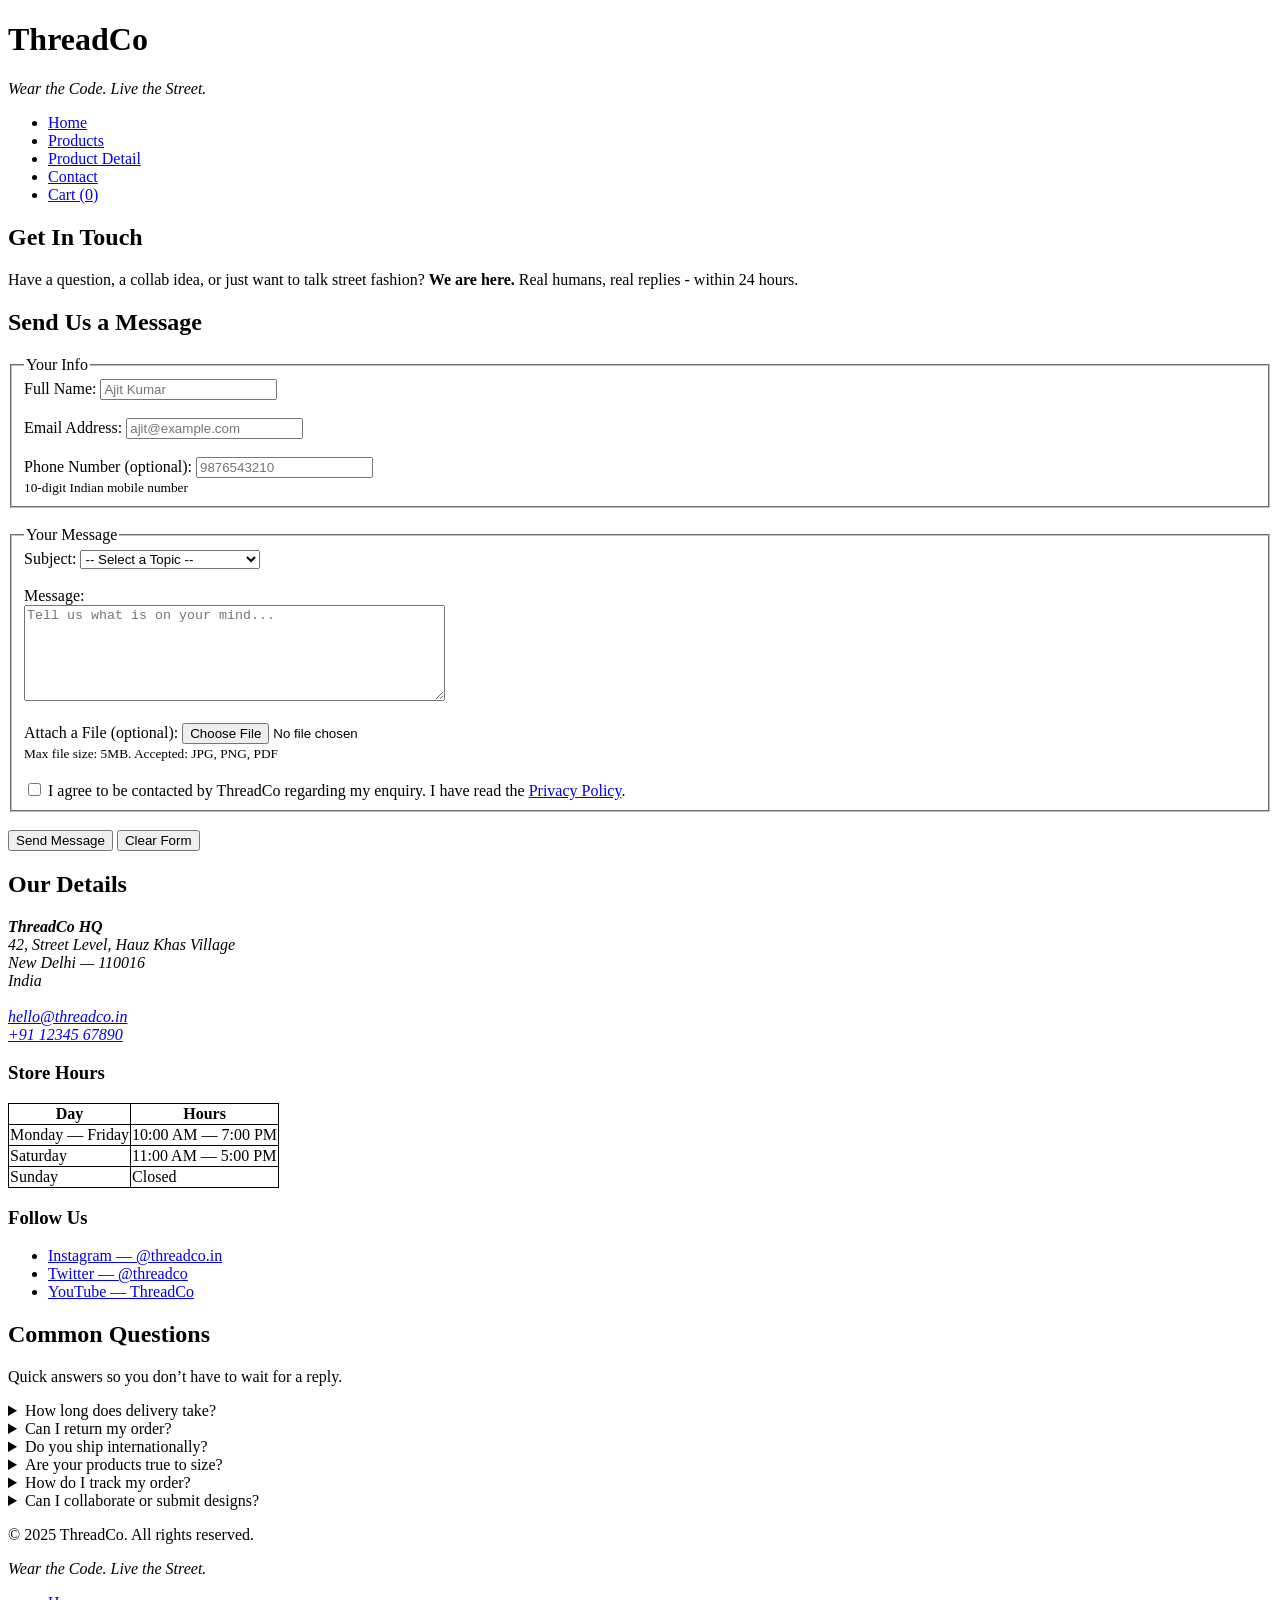
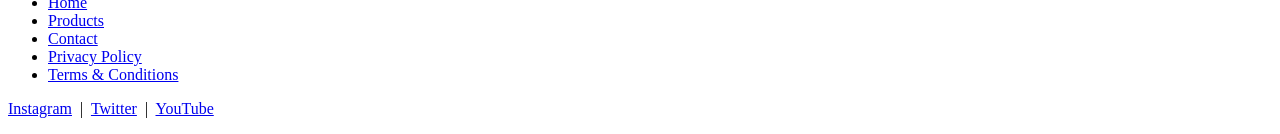
==== contact.html @ 2d30e340 "HTML - ThreadCo" ====
<!DOCTYPE html>
<html lang="en">

<head>
    <meta charset="UTF-8">
    <meta name="viewport" content="width=device-width, initial-scale=1.0">
    <title>Contact - ThreadCo</title>
    <style>
        table,
        tr,
        td,
        th {
            border: 1px solid black;
            border-collapse: collapse;
        }
    </style>
</head>

<body>
    <header>
        <h1>ThreadCo</h1>
        <p><em>Wear the Code. Live the Street.</em></p>
        <nav>
            <ul>
                <li><a href="index.html">Home</a></li>
                <li><a href="products.html">Products</a></li>
                <li><a href="product.html">Product Detail</a></li>
                <li><a href="contact.html">Contact</a></li>
                <li><a href="#">Cart (0)</a></li>
            </ul>
        </nav>
    </header>

    <main>
        <section>
            <h2>Get In Touch</h2>
            <p>Have a question, a collab idea, or just want to talk street fashion? <strong>We are here.</strong> Real
                humans, real replies - within 24 hours.</p>
        </section>


        <section>
            <h2>Send Us a Message</h2>

            <form action="">

                <fieldset>
                    <legend>Your Info</legend>

                    <label for="fullname">Full Name:</label>
                    <input type="text" id="fullname" name="fullname" placeholder="Ajit Kumar" required minlength="2"
                        maxlength="60">
                    <br><br>

                    <label for="email">Email Address:</label>
                    <input type="email" id="email" name="email" placeholder="ajit@example.com" required>
                    <br><br>

                    <label for="phone">Phone Number (optional):</label>
                    <input type="tel" id="phone" name="phone" placeholder="9876543210">
                    <br>
                    <small>10-digit Indian mobile number</small>
                </fieldset>

                <br>

                <fieldset>
                    <legend>Your Message</legend>

                    <label for="subject">Subject:</label>
                    <select id="subject" name="subject" required>
                        <option value="">-- Select a Topic --</option>
                        <option value="order-issue">Order Issue</option>
                        <option value="return-refund">Return / Refund</option>
                        <option value="collaboration">Collaboration / Partnership</option>
                        <option value="wholesale">Wholesale Enquiry</option>
                        <option value="general">General Query</option>
                    </select>
                    <br><br>

                    <label for="message">Message:</label>
                    <br>
                    <textarea id="message" name="message" rows="6" cols="50"
                        placeholder="Tell us what is on your mind..." required minlength="20"></textarea>
                    <br><br>

                    <label for="attachment">Attach a File (optional):</label>
                    <input type="file" id="attachment" name="attachment">
                    <br>
                    <small>Max file size: 5MB. Accepted: JPG, PNG, PDF</small>
                    <br><br>

                    <input type="checkbox" id="consent" name="consent" required>
                    <label for="consent">
                        I agree to be contacted by ThreadCo regarding my enquiry.
                        I have read the <a href="#">Privacy Policy</a>.
                    </label>
                </fieldset>

                <br>

                <button type="submit">Send Message</button>
                <button type="reset">Clear Form</button>

            </form>
        </section>


        <section>
            <h2>Our Details</h2>

            <address>
                <strong>ThreadCo HQ</strong> <br>
                42, Street Level, Hauz Khas Village <br>
                New Delhi — 110016 <br>
                India
                <br><br>
                <a href="mailto:hello@threadco.in">hello@threadco.in</a>
                <br>
                <a href="tel:+911234567890">+91 12345 67890</a>
            </address>

            <h3>Store Hours</h3>


            <table>
                <tr>
                    <th>Day</th>
                    <th>Hours</th>
                </tr>
                <tr>
                    <td>Monday — Friday</td>
                    <td>10:00 AM — 7:00 PM</td>
                </tr>
                <tr>
                    <td>Saturday</td>
                    <td>11:00 AM — 5:00 PM</td>
                </tr>
                <tr>
                    <td>Sunday</td>
                    <td>Closed</td>
                </tr>
            </table>

            <h3>Follow Us</h3>
            <ul>
                <li><a href="https://instagram.com" target="_blank">Instagram &mdash; @threadco.in</a></li>
                <li><a href="https://twitter.com" target="_blank">Twitter &mdash; @threadco</a></li>
                <li><a href="https://youtube.com" target="_blank">YouTube &mdash; ThreadCo</a></li>
            </ul>
        </section>


        <section>

            <h2>Common Questions</h2>
            <p>Quick answers so you don&rsquo;t have to wait for a reply.</p>
            <details>
                <summary>How long does delivery take?</summary>
                <p>
                    We ship within <strong>48 hours</strong> of order confirmation.
                    Standard delivery takes <strong>3&mdash;5 business days</strong> across India.
                    Express delivery (1&mdash;2 days) is available at checkout for select pin codes.
                </p>
            </details>

            <details>
                <summary>Can I return my order?</summary>
                <p>
                    Yes! We offer <strong>free returns within 7 days</strong> of delivery.
                    The item must be unworn, unwashed, and in its original packaging with all tags attached.
                    Initiate your return from the Orders section of your account.
                </p>
            </details>

            <details>
                <summary>Do you ship internationally?</summary>
                <p>
                    Not yet &mdash; but we&rsquo;re working on it.
                    International shipping is planned for early 2026.
                    Sign up for our newsletter to get notified first.
                </p>
            </details>

            <details>
                <summary>Are your products true to size?</summary>
                <p>
                    ThreadCo tees and hoodies are <strong>oversized by design</strong>.
                    If you prefer a more fitted look, we recommend sizing down.
                    Check the <a href="product.html#size-chart">Size Guide</a> on any product page for exact
                    measurements.
                </p>
            </details>

            <details>
                <summary>How do I track my order?</summary>
                <p>
                    Once your order ships, you will receive a tracking link via SMS and email.
                    You can also track your order by entering your order ID on our
                    <a href="#">Order Tracking page</a>.
                </p>
            </details>

            <details>
                <summary>Can I collaborate or submit designs?</summary>
                <p>
                    Absolutely. ThreadCo works with independent Indian artists on every drop.
                    If you have a design concept or want to collab, reach out via the form above
                    and select <strong>&ldquo;Collaboration / Partnership&rdquo;</strong> as the subject.
                    We read every single message.
                </p>
            </details>

        </section>
    </main>

    <footer>
        <p>&copy; 2025 ThreadCo. All rights reserved.</p>
        <p><em>Wear the Code. Live the Street.</em></p>
        <nav>
            <ul>
                <li><a href="index.html">Home</a></li>
                <li><a href="products.html">Products</a></li>
                <li><a href="contact.html">Contact</a></li>
                <li><a href="#">Privacy Policy</a></li>
                <li><a href="#">Terms &amp; Conditions</a></li>
            </ul>
        </nav>

        <p>
            <a href="https://instagram.com" target="_blank">Instagram</a>
            &nbsp;|&nbsp;
            <a href="https://twitter.com" target="_blank">Twitter</a>
            &nbsp;|&nbsp;
            <a href="https://youtube.com" target="_blank">YouTube</a>
        </p>
    </footer>

</body>

</html>
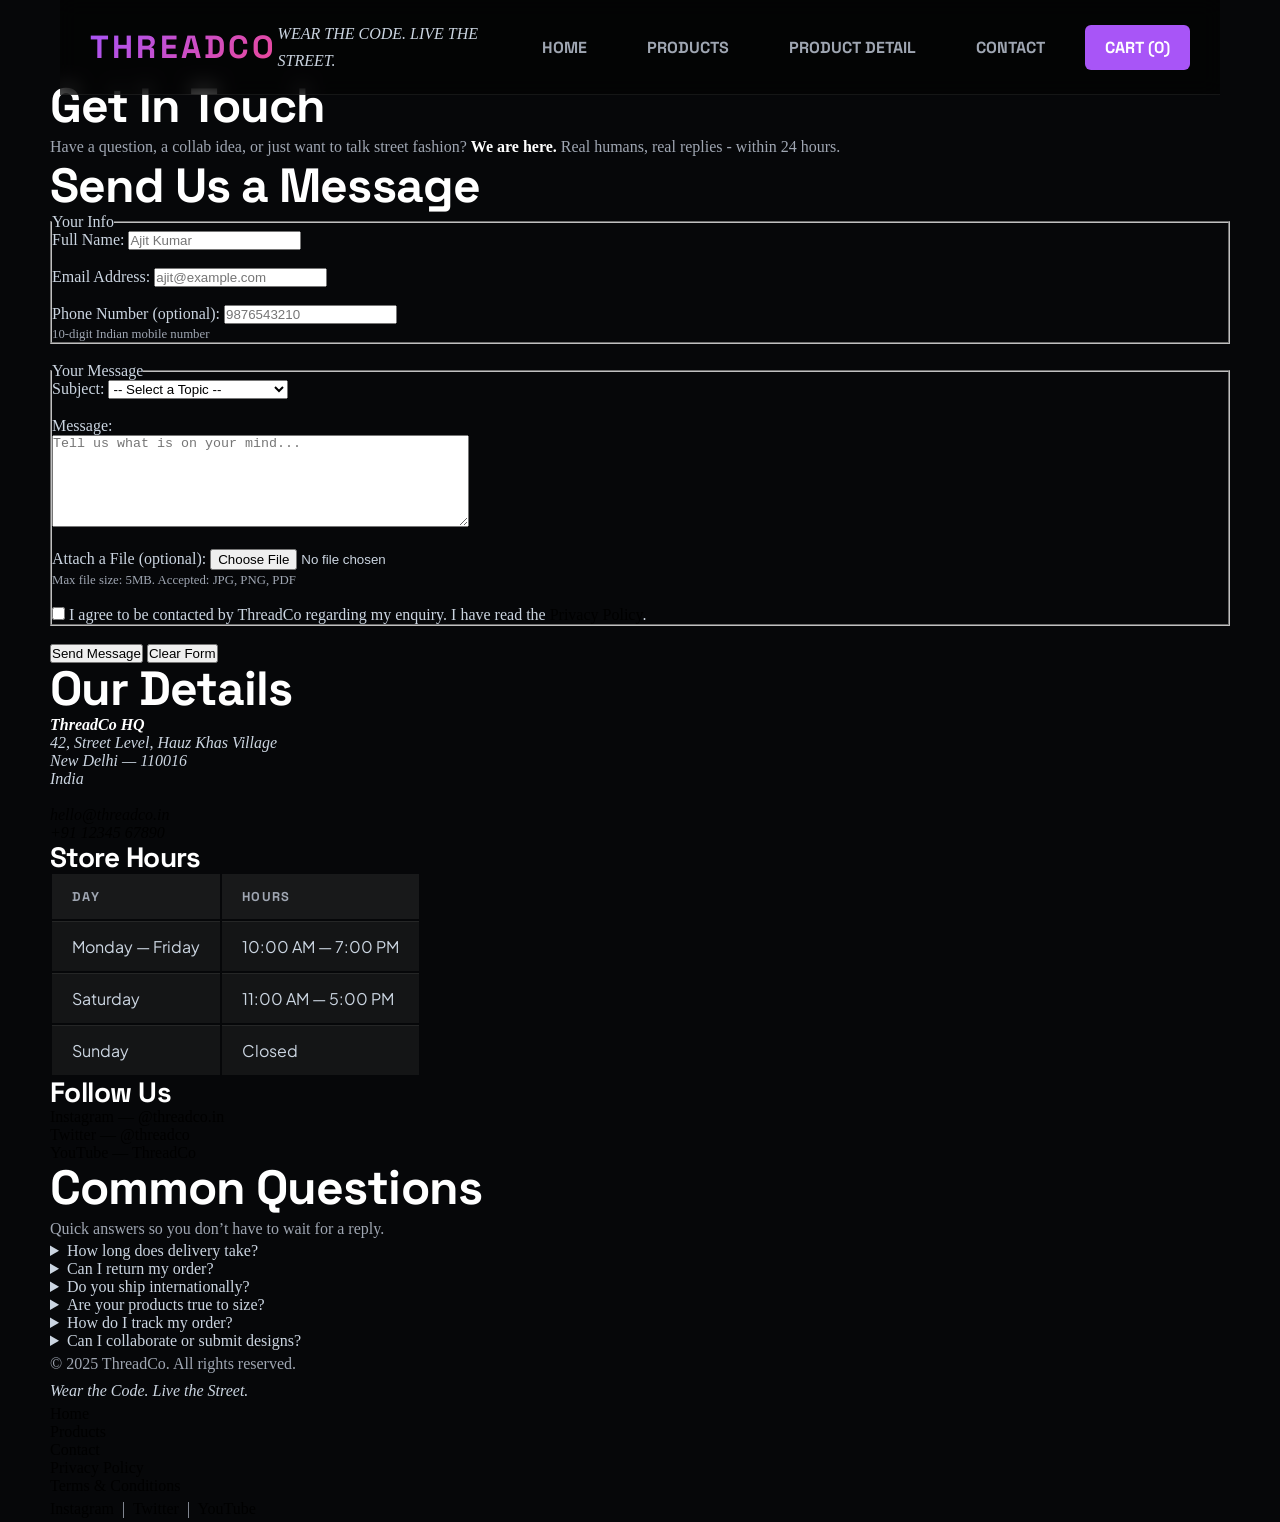
==== commit 251c3499: "ThreadCo - part 4" ====
--- a/contact.html
+++ b/contact.html
@@ -5,15 +5,7 @@
     <meta charset="UTF-8">
     <meta name="viewport" content="width=device-width, initial-scale=1.0">
     <title>Contact - ThreadCo</title>
-    <style>
-        table,
-        tr,
-        td,
-        th {
-            border: 1px solid black;
-            border-collapse: collapse;
-        }
-    </style>
+    <link rel="stylesheet" href="style.css">
 </head>
 
 <body>
--- a/style.css
+++ b/style.css
@@ -0,0 +1,774 @@
+@import url("https://fonts.googleapis.com/css2?family=Plus+Jakarta+Sans:wght@300;400;500;600;700;800&family=Space+Grotesk:wght@400;500;600;700;800&display=swap");
+
+* {
+  padding: 0;
+  margin: 0;
+  box-sizing: border-box;
+}
+
+:root {
+  /* Brand Theme Colors */
+  --color-primary: #a855f7;
+  --color-primary-glow: rgba(168, 85, 247, 0.25);
+  --color-secondary: #ec4899;
+  --color-secondary-glow: rgba(236, 72, 153, 0.25);
+  --color-accent: #06b6d4;
+
+  /* Base & Layout Backgrounds */
+  --color-bg-base: #060709;
+  --color-bg-section: #0c0d14;
+  --color-bg-footer: #161922;
+  --color-surface: #11131a;
+  --color-surface-muted: #1e212f;
+
+  /* Borders */
+  --color-border: rgba(255, 255, 255, 0.07);
+
+  /* Typography Text Colors */
+  --white: #ffffff;
+  --color-text-body: #cbd5e1;
+  --color-text-muted: #9fa6b2;
+  --font-display: "Space Grotesk", sans-serif;
+  --font-body: "Plus Jakarta Sans", sans-serif;
+  --radius-sm: 6px;
+  --radius-md: 12px;
+  --radius-lg: 20px;
+  --shadow-sm: 0 4px 12px rgba(0, 0, 0, 0.5);
+  --shadow-md: 0 12px 36px rgba(0, 0, 0, 0.7);
+  --shadow-lg: 0 24px 64px rgba(0, 0, 0, 0.9);
+  --gradient-accent: linear-gradient(
+    135deg,
+    var(--color-primary) 0%,
+    var(--color-secondary) 100%
+  );
+  --gradient-secondary: linear-gradient(
+    135deg,
+    var(--color-accent) 0%,
+    #3b82f6 100%
+  );
+}
+
+/* TYPOGRAPHY SCALE */
+h1,
+h2,
+h3,
+h4,
+h5,
+h6 {
+  font-family: var(--font-display);
+  font-weight: 700;
+  line-height: 1.1;
+  letter-spacing: -0.02em;
+  color: var(--white);
+}
+
+h1 {
+  font-size: clamp(2.4rem, 6vw, 5rem);
+}
+h2 {
+  font-size: clamp(1.8rem, 4vw, 3rem);
+}
+h3 {
+  font-size: clamp(1.2rem, 2.5vw, 1.75rem);
+}
+h4 {
+  font-size: 1.125rem;
+  font-weight: 600;
+}
+p {
+  font-size: 1rem;
+  line-height: 1.7;
+  color: var(--color-text-muted);
+}
+
+small {
+  font-size: 0.8rem;
+  color: var(--color-text-muted);
+}
+strong {
+  color: var(--white);
+  font-weight: 600;
+}
+em {
+  color: var(--color-text-body);
+}
+
+/*APNA CSS */
+ul {
+  list-style: none;
+}
+a {
+  text-decoration: none;
+  color: black;
+}
+
+body {
+  background-color: var(--color-bg-base);
+  color: var(--color-text-body);
+  padding: 0 50px;
+}
+header {
+  position: fixed;
+  background-color: rgba(4, 4, 4, 0.684);
+  backdrop-filter: blur(10px);
+  -webkit-backdrop-filter: blur(10px);
+  display: flex;
+  left: 60px;
+  right: 60px;
+  border-bottom: 1px solid var(--color-border);
+  justify-content: space-between;
+  align-items: center;
+  padding: 20px 30px;
+  text-transform: uppercase;
+  z-index: 10;
+}
+header nav ul {
+  display: flex;
+  gap: 20px;
+}
+header h1 {
+  font-size: 2rem;
+  letter-spacing: 0.1em;
+  background: var(--gradient-accent);
+  background-clip: text;
+  color: transparent;
+  -webkit-text-fill-color: transparent;
+}
+
+header nav a {
+  font-family: var(--font-display);
+  font-weight: bold;
+  color: var(--color-text-muted);
+  padding: 12px 20px;
+  border-radius: var(--radius-sm);
+  text-wrap: nowrap;
+}
+
+header nav a:hover {
+  background-color: rgba(32, 31, 31, 0.684);
+  color: var(--white);
+}
+header nav li:last-child a {
+  background-color: var(--color-primary);
+  color: var(--white);
+}
+header nav li:last-child a:hover {
+  background-color: var(--color-secondary);
+}
+
+main {
+  padding-top: 80px;
+}
+#hero {
+  display: flex;
+  height: 90vh;
+  justify-content: space-between;
+  align-items: center;
+  padding: 0 40px;
+}
+.left-hero {
+  display: flex;
+  flex-direction: column;
+  gap: 10px;
+  max-width: 690px;
+}
+.left-hero h2 {
+  font-size: 5rem;
+  text-transform: uppercase;
+}
+#gradient-text {
+  background: var(--gradient-accent);
+  background-clip: text;
+  color: transparent;
+}
+#hero p {
+  font-size: 1.4rem;
+  font-family: var(--font-body);
+}
+#cta {
+  display: flex;
+  gap: 20px;
+  margin-top: 30px;
+}
+#cta a {
+  padding: 15px 30px;
+  border-radius: var(--radius-sm);
+  color: var(--white);
+  text-transform: uppercase;
+  font-weight: bold;
+  font-family: var(--font-display);
+}
+.btn1 {
+  background: var(--gradient-accent);
+  display: flex;
+  justify-content: center;
+  align-items: center;
+  transition-duration: 1s;
+}
+.btn1:hover {
+  box-shadow: 0 8px 20px rgba(223, 71, 190, 0.506);
+  background: linear-gradient(135deg, #7e1cdbd0 0%, #ec489ab1 100%);
+  transform: translateY(-10px);
+}
+.btn2 {
+  border: 2px solid rgba(255, 255, 255, 0.09);
+  transition-duration: 1s;
+}
+.btn2:hover {
+  background-color: rgba(146, 134, 134, 0.11);
+  border-color: var(--white);
+  transform: translateY(-10px);
+}
+
+.right-hero {
+  display: flex;
+  justify-content: center;
+  align-items: center;
+  height: 500px;
+  position: relative;
+  margin-right: 5vw;
+}
+.right-hero img {
+  height: 500px;
+  width: 400px;
+  object-fit: cover;
+  object-position: center;
+  border-radius: var(--radius-lg);
+  box-shadow: var(--shadow-md);
+  z-index: 1;
+  animation: shake-img 2s  infinite alternate-reverse ;
+  transition-duration: 2s;
+}
+.right-hero img:hover {
+  box-shadow: var(--shadow-lg);
+  border: 1px solid var(--color-primary);
+}
+@keyframes shake-img{
+  0%{
+    transform: translateY(20px);
+        }
+
+  100%{
+    transform: translateY(-20px);
+  }
+}
+.glow {
+  width: 400px;
+  height: 400px;
+  border-radius: 50%;
+  position: absolute;
+  filter: blur(50px);
+  /*opacity: 0.5;*/
+}
+@keyframes glow-orb1 {
+  from {
+    opacity: 0.3;
+    background-color: var(--color-primary);
+
+  }
+  to {
+    opacity: 0.9;
+    background-color: var(--color-secondary);
+  }
+}
+@keyframes glow-orb2 {
+  from {
+    opacity: 0.9;
+    background-color: var(--color-secondary);
+  }
+  to {
+    opacity: 0.3;
+    background-color: var(--color-primary);
+  }
+}
+
+.orb1 {
+  top: 5%;
+  right: 30%;
+  animation-name: glow-orb1;
+  animation-duration: 2s;
+  animation-iteration-count: infinite;
+  animation-direction: alternate;
+}
+.orb2 {
+  bottom: 10%;
+  left: 30%;
+  
+  animation-name: glow-orb2;
+  animation-duration: 2s;
+  animation-iteration-count: infinite;
+  animation-direction: alternate;
+}
+#week-drop {
+  background-color: #0c0d14;
+  padding: 80px 60px;
+}
+#week-drop h2 {
+  text-transform: uppercase;
+}
+#week-drop > p {
+  margin: 20px 0;
+  font-family: var(--font-body);
+}
+.cards {
+  display: flex;
+  flex-wrap: wrap;
+  gap: 30px;
+  margin-top: 40px;
+}
+.cards article, .grid article{
+  flex: 1;
+  display: flex;
+  flex-direction: column;
+  padding: 10px;
+  position: relative;
+  transition-duration: 1s;
+}
+figure {
+  position: relative;
+  overflow: hidden;
+  aspect-ratio: 3/4;
+  padding: 5px;
+  border-radius: var(--radius-lg);
+}
+figcaption {
+  display: none;
+}
+figure img {
+  width: 100%;
+  height: 100%;
+  object-fit: cover;
+  border-radius: var(--radius-lg);
+  transition-duration: 3s;
+}
+figure img:hover{
+  transform: scale(1.2);
+}
+article h3 {
+  padding: 10px 20px 0;
+  font-size: 1rem;
+}
+article p:first-of-type {
+  padding: 0 20px;
+  font-family: var(--font-body);
+  font-size: 0.85rem;
+}
+article p span {
+  color: var(--color-primary);
+  font-weight: 600;
+}
+article p:nth-of-type(2) {
+  padding: 20px 20px;
+  font-family: var(--font-body);
+}
+article p:nth-of-type(2) strong {
+  font-family: var(--font-body);
+  margin-right: 10px;
+}
+article p:nth-of-type(3) mark{
+  background: var(--gradient-accent);
+  padding: 3px 6px;
+  border-radius: var(--radius-lg);
+  color: var(--white);
+  font-family: var(--font-display);
+  font-weight: 600;
+  position: absolute;
+  top: 4%;
+  right: 5%;
+}
+
+article a {
+  text-transform: uppercase;
+  color: var(--color-accent);
+  text-decoration: underline;
+  letter-spacing: 0.1em;
+  font-family: var(--font-display);
+  text-underline-offset: 4px;
+  padding: 0 20px 10px;
+}
+article a:hover {
+  color: var(--color-secondary);
+}
+article > button {
+  margin: 10px 20px;
+  padding: 10px 20px;
+  border-radius: var(--radius-sm);
+  border: none;
+  text-transform: uppercase;
+  font-family: var(--font-display);
+  font-weight: 500;
+}
+article > button:hover {
+  color: var(--white);
+  background-color: var(--color-primary);
+  cursor: pointer;
+}
+article:hover {
+  border: 1px solid var(--color-primary);
+  box-shadow: 0 10px 10px var(--color-primary-glow);
+  border-radius: var(--radius-lg);
+  transform: translateY(-10px) ;
+}
+
+.best-sellers {
+  padding: 80px 50px;
+}
+.best-sellers h2 {
+  text-transform: uppercase;
+  margin-bottom: 15px;
+}
+
+.best-sellers table {
+  width: 100%;
+  border-radius: var(--radius-md);
+  overflow: hidden;
+  border-collapse: collapse;
+}
+
+th[colspan="5"] {
+  background: var(--gradient-accent);
+  padding: 14px 20px;
+  font-family: var(--font-display);
+  letter-spacing: 0.1rem;
+  text-transform: uppercase;
+  font-size: 1.1rem;
+  text-align: center;
+  color: var(--white);
+}
+th {
+  padding: 14px 20px;
+  text-align: left;
+  background-color: rgba(255, 255, 255, 0.07);
+  font-family: var(--font-display);
+  text-transform: uppercase;
+  color: var(--color-text-muted);
+  letter-spacing: 0.1em;
+  font-size: 0.8rem;
+}
+td {
+  padding: 14px 20px;
+  font-family: var(--font-body);
+  color: var(--color-text-body);
+  background-color: rgba(30, 30, 30, 0.605);
+  border-top: 1px solid var(--color-border);
+}
+tr:hover td {
+  background-color: rgba(255, 255, 255, 0.07);
+}
+#best-sellers-month tr:hover td:first-child {
+  color: var(--color-secondary);
+}
+
+#why-threadco {
+  padding: 80px 50px;
+}
+#why-threadco h2 {
+  text-transform: uppercase;
+  margin-bottom: 6px;
+}
+#why-threadco p {
+  font-family: var(--font-body);
+  margin-bottom: 5px;
+}
+#why-threadco ul {
+  display: flex;
+  color: white;
+  flex-wrap: wrap;
+  gap: 20px;
+  margin: 50px 0;
+}
+#why-threadco ul li {
+  flex: 1 1 240px;
+  background-color: var(--color-surface-muted);
+  padding: 24px;
+  border-radius: var(--radius-md);
+  border: 1px solid var(--color-border);
+  border-left: 4px solid var(--color-primary);
+  font-family: var(--font-body);
+  color: var(--color-text-muted);
+  font-size: 0.9rem;
+}
+#why-threadco ul li:hover {
+  border-left: 4px solid var(--color-secondary);
+}
+#why-threadco ul li strong {
+  display: block;
+  font-family: var(--font-display);
+  margin-bottom: 10px;
+  font-size: 1.1rem;
+}
+#why-threadco dl {
+  margin: 10px;
+  border-top: 1px solid var(--color-border);
+  display: flex;
+  flex-wrap: wrap;
+  padding: 30px 0;
+  gap: 10px;
+}
+#why-threadco dl section {
+  flex: 1 1 270px;
+  border: 1px solid var(--color-border);
+  padding: 24px;
+  border-radius: var(--radius-md);
+}
+#why-threadco dl section:hover {
+  background-color: rgba(255, 255, 255, 0.07);
+  border: 1px solid var(--color-primary);
+}
+#why-threadco dl section dt {
+  color: var(--color-accent);
+  font-family: var(--font-display);
+  margin-bottom: 10px;
+  text-transform: uppercase;
+}
+
+#why-threadco dl dd {
+  font-family: var(--font-body);
+  color: var(--color-text-muted);
+  font-size: 0.9rem;
+}
+#get-early {
+  background-color: var(--color-surface-muted);
+  text-align: center;
+  padding: 100px 30px;
+}
+#get-early h2 {
+  text-transform: uppercase;
+  padding: 15px 0;
+}
+#get-early p {
+  font-family: var(--font-body);
+  padding: 20px 0;
+  font-size: 1.1rem;
+  max-width: 550px;
+  margin: auto;
+}
+#get-early form label {
+  display: none;
+}
+#get-early form {
+  display: flex;
+  /* justify-content: center; */
+  margin: auto;
+  border: 1px solid var(--color-border);
+  border-radius: var(--radius-sm);
+  max-width: 520px;
+  overflow: hidden;
+}
+#get-early input[type="email"] {
+  flex: 1;
+  padding: 16px 30px;
+  background: transparent;
+  border: none;
+  outline: none;
+  color: white;
+  font-family: var(--font-body);
+  font-size: 1.2rem;
+  background-color: #161922;
+}
+#get-early input[type="email"]::placeholder {
+  font-size: 1.2rem;
+}
+#get-early form button {
+  background: var(--gradient-accent);
+  padding: 16px 30px;
+  font-family: var(--font-body);
+  text-transform: uppercase;
+  letter-spacing: 0.1em;
+  color: var(--white);
+  font-weight: bold;
+  border: none;
+}
+#get-early small {
+  font-family: var(--font-body);
+}
+
+#footer {
+  background-color: var(--color-bg-footer);
+  padding: 80px 50px;
+}
+#footer h3 {
+  text-transform: uppercase;
+  background: var(--gradient-accent);
+  background-clip: text;
+  -webkit-background-clip: text;
+  color: transparent;
+  -webkit-text-fill-color: transparent;
+  letter-spacing: 0.1em;
+  margin-bottom: 10px;
+}
+
+#footer p {
+  font-size: 0.9rem;
+  font-family: var(--font-display);
+}
+#footer nav ul {
+  display: flex;
+  gap: 20px;
+  margin: 20px 0;
+}
+#footer nav ul li {
+  border: 1px solid var(--color-border);
+  border-radius: var(--radius-sm);
+  padding: 10px 20px;
+  text-transform: uppercase;
+  font-family: var(--font-body);
+}
+#footer nav ul li a {
+  color: var(--white);
+  text-wrap: nowrap;
+}
+#footer nav ul li:hover {
+  border: 1px solid var(--color-primary);
+}
+#footer p a {
+  color: var(--color-accent);
+}
+#footer p a:hover {
+  color: var(--color-primary);
+}
+
+
+/*  PRODUCTS STYLE */
+#catalogue{
+  padding: 120px 48px;
+}
+
+#catalogue h2{
+  text-transform: uppercase;
+  font-size: 4rem;
+}
+#catalogue p{
+  font-size: 1.1rem;
+  font-family: var(--font-body);
+}
+
+#product-layout{ /* sidebar + products (heading + grid) */
+  display: grid;
+  grid-template-columns: 280px 1fr;
+  background-color: var(--color-bg-section);
+  padding: 60px;
+  position: relative;
+  align-items: start;
+}
+#sidebar{
+  background-color: #171822;
+  border-radius: var(--radius-md);
+  padding: 20px;
+  position: sticky;
+  top: 100px;
+  margin-right: 20px;
+
+}
+#sidebar h2{
+  text-transform: uppercase;
+  color: var(--color-primary);
+  font-size: 0.8rem;
+  letter-spacing: .2rem;
+  padding-bottom: 10px;
+}
+#sidebar hr{
+  opacity: 0.1;
+  height: .5px;
+}
+#sidebar h3{
+  padding-top: 30px;
+  padding-bottom: 20px;
+  text-transform: uppercase;
+  font-size: 0.8rem;
+  letter-spacing: .1rem;
+
+}
+#sidebar ul{
+  display: flex;
+  flex-direction: column;
+  gap: 10px;
+  color: var(--color-text-muted);
+  font-family: var(--font-body);
+}
+#sidebar ul li{
+  display: flex;
+  gap: 10px;
+}
+#sidebar input[type="checkbox"]{
+  accent-color: var(--color-primary);
+  width: 15px;
+  height: 15px;
+
+}
+#sidebar input[type="number"]{
+  width: 100%;
+  margin: 20px 0;
+  padding: 8px;
+  background-color: rgba(0, 0, 0, 0.5);
+  border: 1px solid var(--color-border);
+  border-radius: var(--radius-sm);
+  outline: none;
+  color: white;
+  font-size: 0.9rem;
+
+}
+#sidebar input[type="number"]:focus{
+  border-color: var(--color-primary);
+}
+#sidebar select{
+  width: 100%;
+  margin: 20px 0;
+  padding: 8px;
+  background-color: rgba(0, 0, 0, 0.5);
+  border: 1px solid var(--color-border);
+  border-radius: var(--radius-sm);
+  outline: none;
+  color: white;
+  font-size: 0.9rem;
+
+}
+#sidebar button{
+  width: 100%;
+  margin: 20px 0;
+  padding: 8px;
+  text-transform: uppercase;
+  border: 1px solid var(--color-border);
+  border-radius: var(--radius-sm);
+  outline: none;
+  font-weight: 600;
+  cursor: pointer;
+}
+#sidebar button:nth-of-type(2){
+  background: transparent;
+  color: var(--color-text-muted);
+}
+#products h2{
+  text-transform: uppercase;
+  color: var(--color-text-muted);
+  font-size: 1.5rem;
+  padding-bottom: 20px;
+}
+
+.grid{
+  display: grid;
+  grid-template-columns: repeat(auto-fit, minmax(180px,1fr));
+  gap: 20px;
+}
+
+.compare-best-sellers p {
+  font-size: 1rem;
+  font-family: var(--font-body);
+  margin-bottom: 10px;
+
+}
+
+.compare-best-sellers table tr:first-child th{
+  background-color: #060709;
+  text-align: center;
+  color: var(--white);
+}
+.compare-best-sellers table tr:nth-of-type(2) th{
+  color: var(--white);
+}
+.compare-best-sellers table tr th{
+  color: var(--color-accent);
+}
+.compare-best-sellers table tr{
+  border: 1px solid var(--color-border);
+}
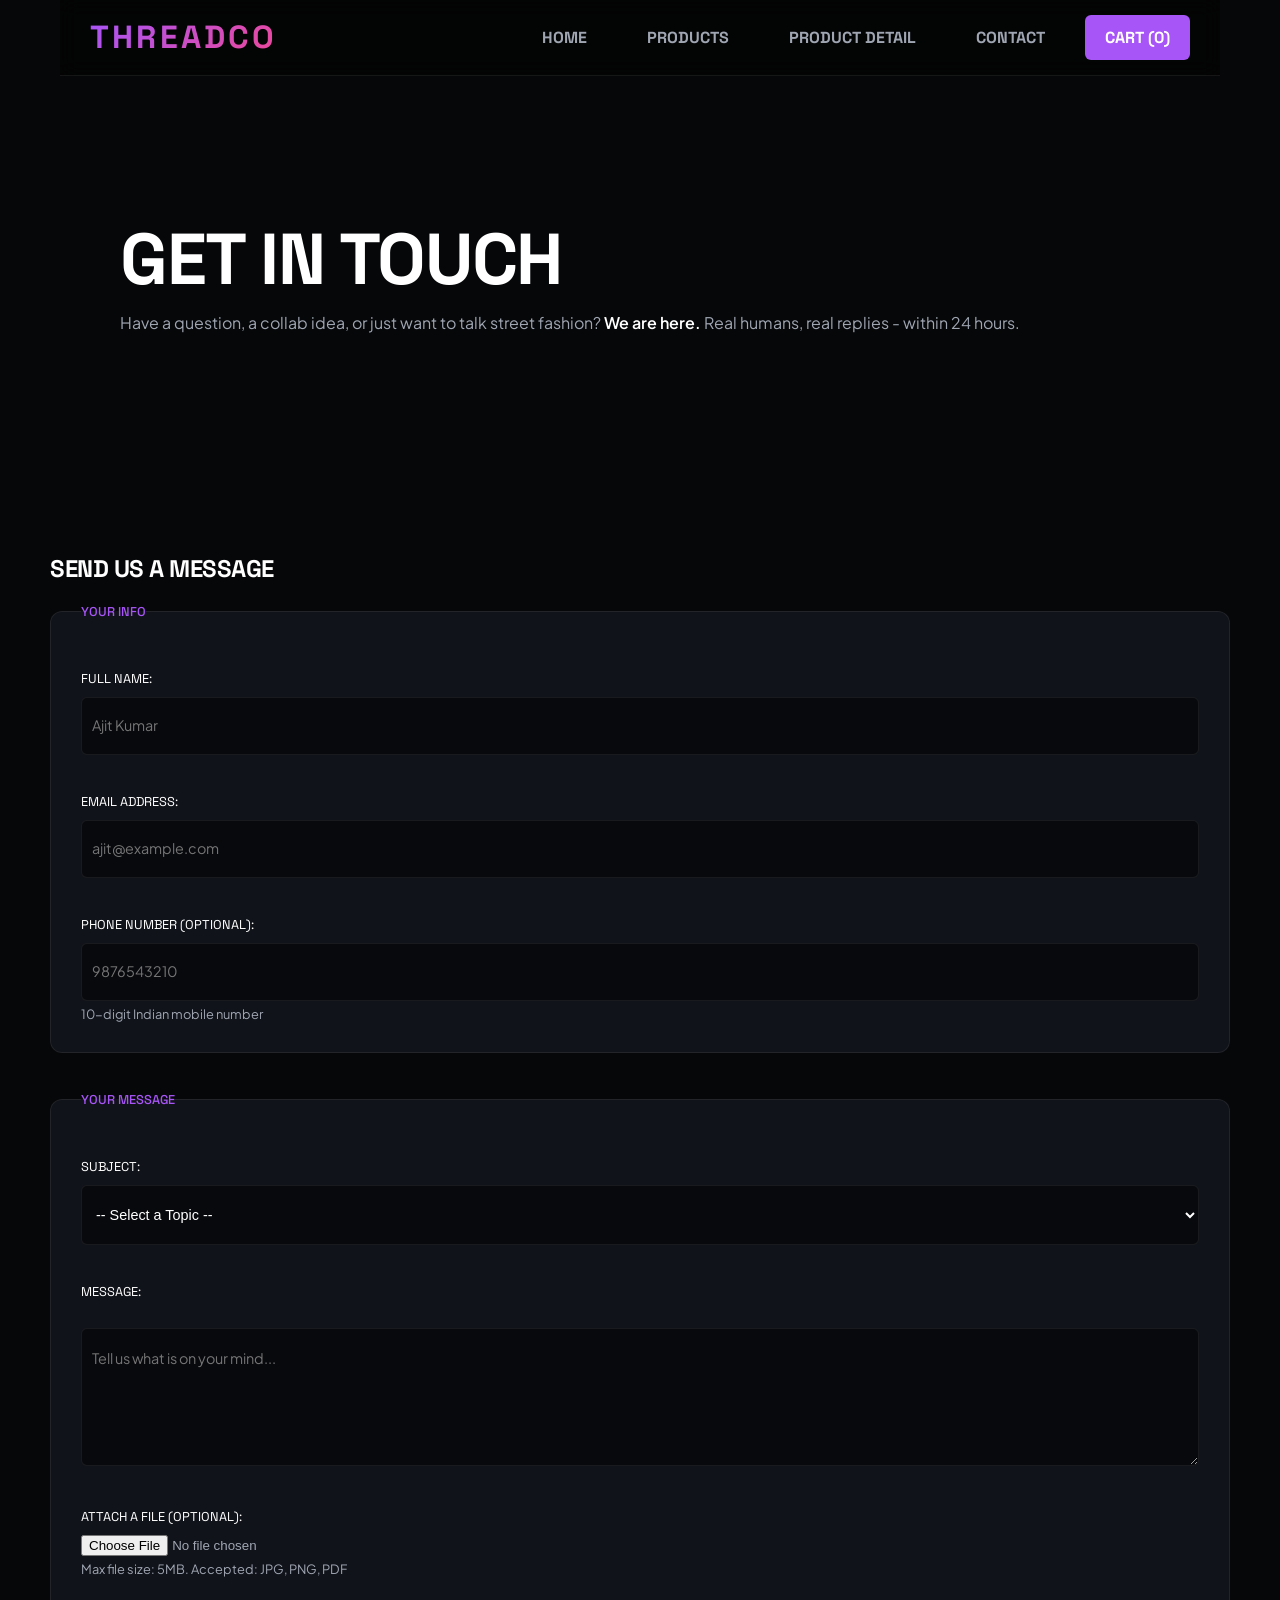
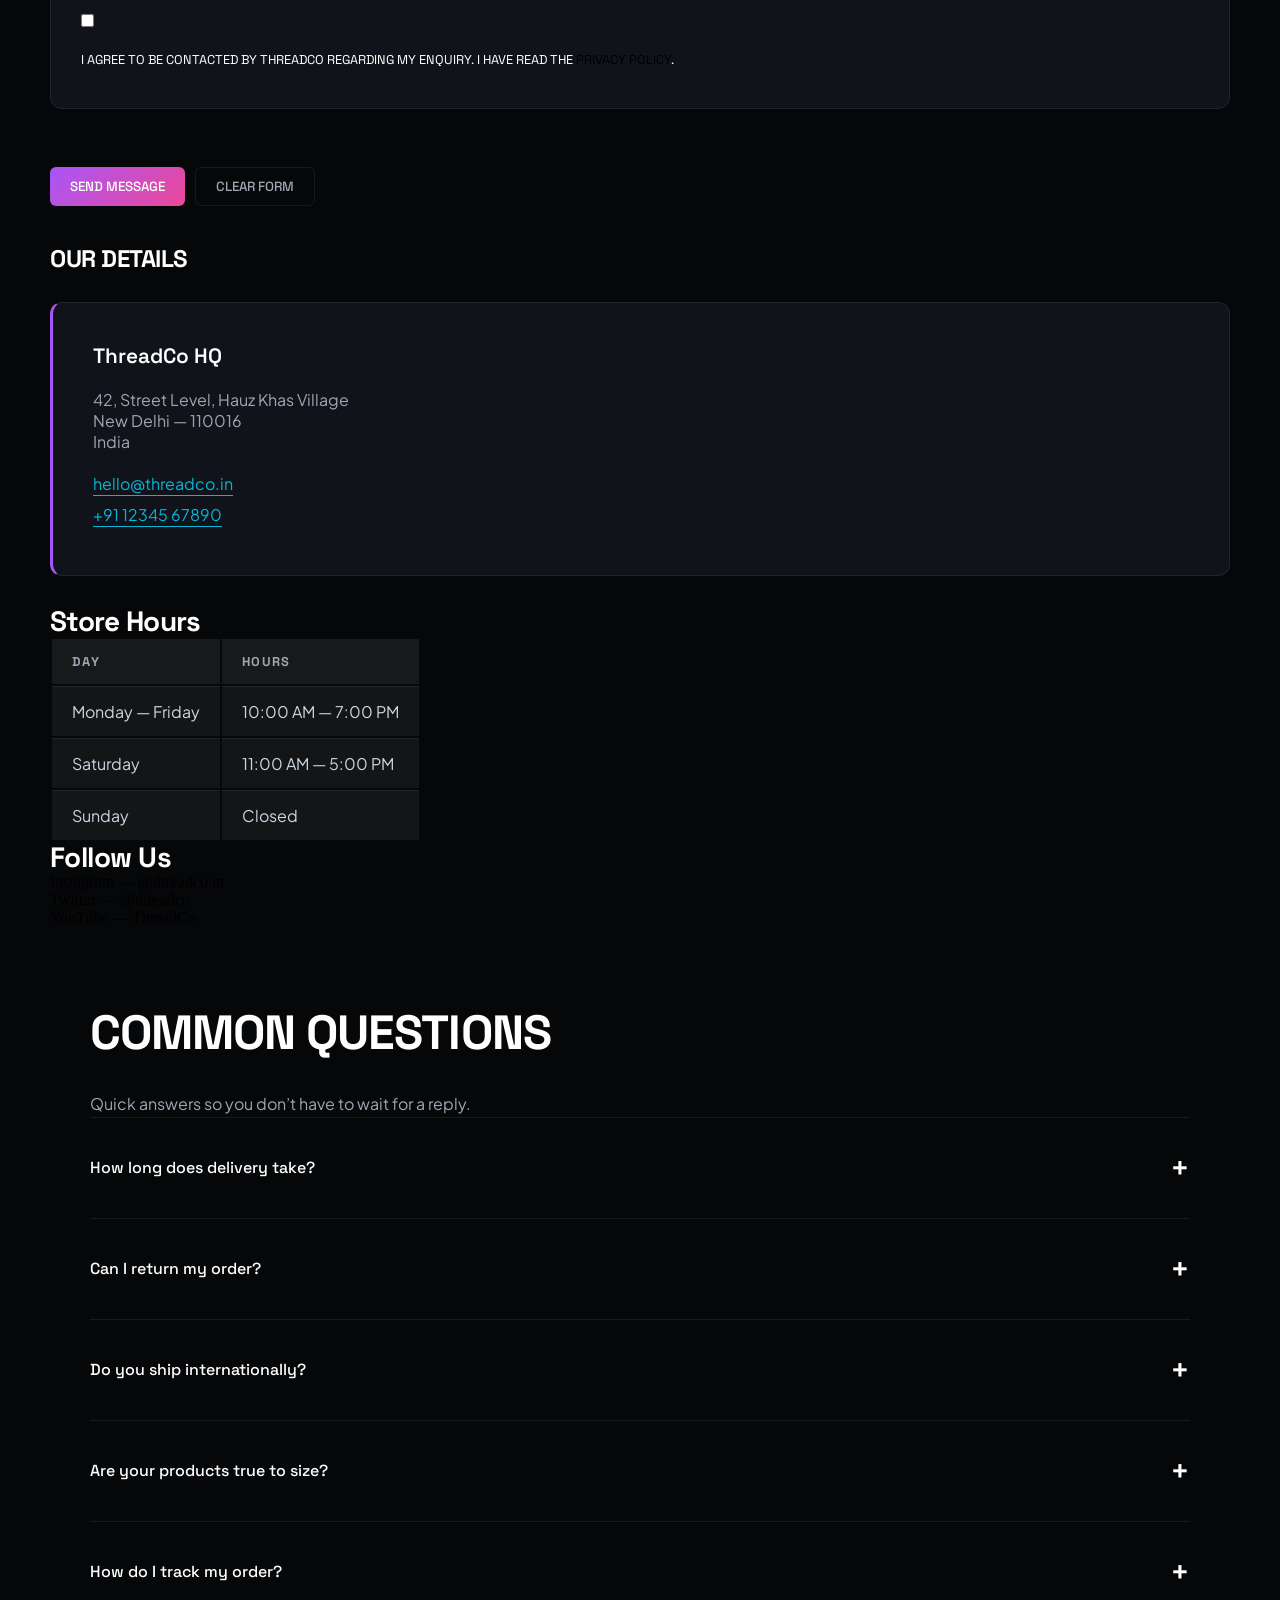
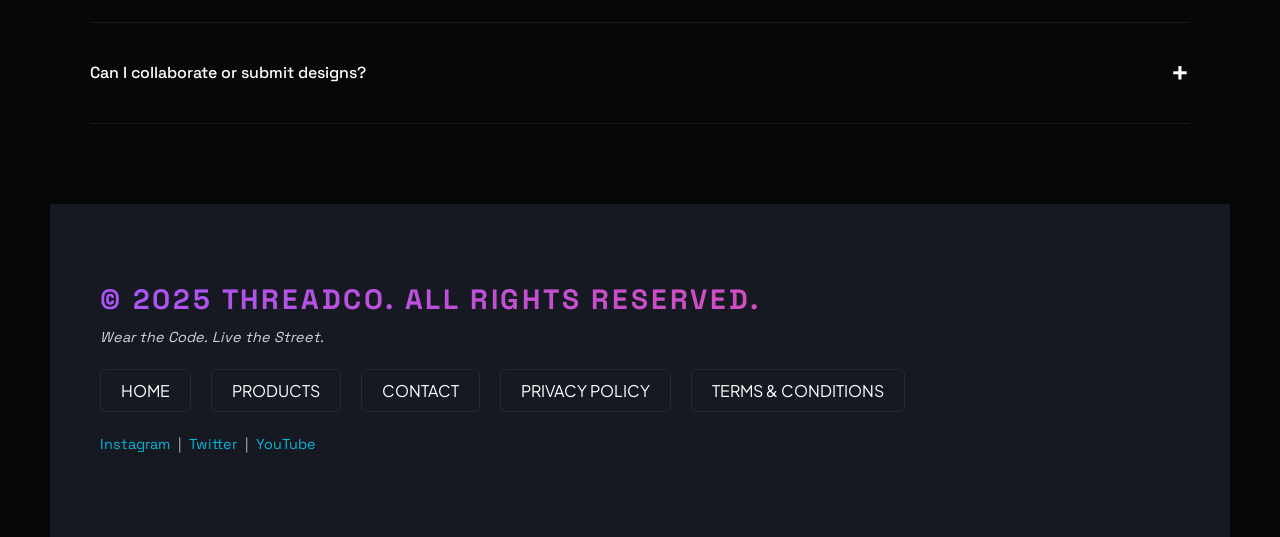
==== commit fb693015: "THREADCO" ====
--- a/contact.html
+++ b/contact.html
@@ -11,7 +11,7 @@
 <body>
     <header>
         <h1>ThreadCo</h1>
-        <p><em>Wear the Code. Live the Street.</em></p>
+        <!-- <p><em>Wear the Code. Live the Street.</em></p> -->
         <nav>
             <ul>
                 <li><a href="index.html">Home</a></li>
@@ -24,14 +24,14 @@
     </header>
 
     <main>
-        <section>
+        <section class="get-in-touch">
             <h2>Get In Touch</h2>
             <p>Have a question, a collab idea, or just want to talk street fashion? <strong>We are here.</strong> Real
                 humans, real replies - within 24 hours.</p>
         </section>
 
 
-        <section>
+        <section class="send-us-message">
             <h2>Send Us a Message</h2>
 
             <form action="">
@@ -90,15 +90,16 @@
                 </fieldset>
 
                 <br>
-
+               <div class="contact-btns">
                 <button type="submit">Send Message</button>
                 <button type="reset">Clear Form</button>
+                </div>
 
             </form>
         </section>
 
 
-        <section>
+        <section class="our-details">
             <h2>Our Details</h2>
 
             <address>
@@ -143,7 +144,7 @@
         </section>
 
 
-        <section>
+        <section class="common-questions">
 
             <h2>Common Questions</h2>
             <p>Quick answers so you don&rsquo;t have to wait for a reply.</p>
@@ -206,8 +207,8 @@
         </section>
     </main>
 
-    <footer>
-        <p>&copy; 2025 ThreadCo. All rights reserved.</p>
+    <footer id="footer">
+        <h3>&copy; 2025 ThreadCo. All rights reserved.</h3>
         <p><em>Wear the Code. Live the Street.</em></p>
         <nav>
             <ul>
--- a/style.css
+++ b/style.css
@@ -771,4 +771,676 @@
 }
 .compare-best-sellers table tr{
   border: 1px solid var(--color-border);
-}+}
+
+
+/*PRODUCT DETAILS----product.html*/
+nav[aria-label="breadcrumb"]{
+  display: inline-block;
+  padding: 15px 30px;
+  color: var(--color-text-muted);
+  font-family: var(--font-body);
+  font-size: 0.8rem;
+}
+/*-----------------------------------------------------------COPY PASTE -------------------------------------------------------------------*/
+nav[aria-label="breadcrumb"] a{
+  display: inline-block;
+  padding: 0 3px;
+  color: var(--color-primary);
+}
+nav[aria-label="breadcrumb"] a:hover{
+  color: var(--color-secondary);
+}
+
+#product-detail{
+  display: flex;
+  padding: 40px 30px;
+  flex-wrap: wrap;
+  justify-content: center;
+  gap: 40px;
+  
+}
+#product-detail figure{
+  flex:0 0  50%;
+}
+#product-detail div{
+  flex: 1;
+}
+.product-detail-left h2{
+  text-transform: uppercase;
+  margin-bottom: 30px;
+
+}
+.product-detail-left p{
+  font-family: var(--font-body);
+  font-size: 1.05rem;
+
+}
+.product-detail-left mark{
+  background: var(--gradient-accent);
+  padding: 8px 16px;
+  border-radius: var(--radius-lg);
+  color: var(--white);
+  font-family: var(--font-display);
+  font-weight: 600;
+
+}
+.product-detail-left p:nth-of-type(2){
+  display: flex;
+  align-items: center;
+  gap: 15px;
+  margin-bottom: 10px;
+
+}
+.product-detail-left p:nth-of-type(2) strong{
+  font-size: 2rem;
+  font-family: var(--font-display);
+}
+.product-detail-left label{
+  display: block;
+  color: white;
+  text-transform: uppercase;
+  font-family: var(--font-display);
+  letter-spacing: 0.1em;
+  font-size: 0.9rem;
+  
+}
+.product-detail-left input[type="number"] , .product-detail-left select{
+  background-color: rgba(255, 255, 255, 0.07);
+  border: 1px solid var(--color-border);
+  outline: none;
+  padding: 10px 20px;
+  margin: 10px 0;
+  width: 100%;
+  max-width: 300px;
+  color: white;
+  border-radius: var(--radius-md);
+
+}
+
+
+.product-detail-left input[type="number"]:focus,
+.product-detail-left select:focus {
+
+
+    border-color: var(--color-primary);
+
+
+}
+
+
+
+
+.product-detail-left a {
+    margin-left: 10px;
+    font-family: var(--font-body);
+    text-decoration: underline;
+    color: var(--color-accent);
+    font-size: 0.9rem;
+    text-underline-offset: 4px;
+}
+
+
+.product-detail-btns {
+    display: flex;
+    gap: 10px;
+
+
+}
+
+
+.product-detail-btns button {
+    flex: 1;
+    padding: 10px;
+    font-size: 1.1rem;
+    text-transform: uppercase;
+    font-family: var(--font-display);
+    border: none;
+    border-radius: var(--radius-sm);
+    color: white;
+    font-weight: 500;
+}
+
+
+.product-detail-btns button:first-child {
+    flex: 1.5;
+    background: var(--gradient-accent);
+}
+
+
+.product-detail-btns button:nth-of-type(2) {
+    background-color: transparent;
+    border: 1px solid white;
+}
+
+
+.product-detail-btns button:nth-of-type(2):hover {
+    background-color: white;
+    color: black;
+}
+
+
+.product-detail-left ul {
+    color: white;
+    display: flex;
+    flex-direction: column;
+    gap: 10px;
+    padding: 30px;
+    border: 1px solid var(--color-border);
+    border-left: 3px solid var(--color-accent);
+    background-color: var(--color-surface);
+    border-radius: var(--radius-md);
+}
+
+
+.product-detail-left ul li {
+    color: var(--color-text-muted);
+    font-family: var(--font-body);
+}
+
+
+
+
+#size-chart {
+    padding: 70px;
+    background-color: var(--color-bg-section);
+}
+
+
+#size-chart h2 {
+    text-transform: uppercase;
+    margin: 10px 0;
+}
+
+
+#size-chart p {
+    font-family: var(--font-body);
+}
+
+
+#size-chart caption {
+    color: var(--color-text-muted);
+    margin-top: 30px;
+    margin-bottom: 10px;
+    font-family: var(--font-body);
+    font-size: 0.9rem;
+}
+
+
+#size-chart table tr:first-child th {
+    background-color: black;
+    color: white;
+    text-align: center;
+}
+
+
+#size-chart table tr:nth-of-type(2) th {
+    color: white;
+}
+
+
+
+
+#size-chart table tr th,
+#size-chart table tr td {
+    background-color: #11141B;
+}
+
+
+#size-chart table tr:hover th,
+#size-chart table tr:hover td {
+    background-color: #11141b81;
+}
+
+
+#product-details {
+    color: white;
+    padding: 80px 40px;
+
+
+}
+
+
+#product-details dl {
+    display: flex;
+    flex-direction: column;
+    gap: 10px;
+    flex-wrap: wrap;
+}
+
+
+#product-details dl div {
+    display: flex;
+    border-top: 1px solid var(--color-border);
+    width: 100%;
+    max-width: 800px;
+    gap: 10px;
+    padding: 8px 0;
+    margin-top: 10px;
+    align-items: center;
+    flex-wrap: wrap;
+}
+
+
+#product-details dl div dt {
+    flex: 1 1 100px;
+    color: var(--color-text-muted);
+    font-family: var(--font-display);
+}
+
+
+#product-details dl div dd {
+    flex: 2;
+    font-family: var(--font-body);
+}
+
+
+.customer-reviews {
+    background-color: var(--color-bg-section);
+    padding: 80px 40px;
+}
+
+
+.customer-reviews h2 {
+    text-transform: uppercase;
+    padding: 10px 0;
+}
+
+
+.customer-reviews p {
+    font-family: var(--font-body);
+    color: white;
+    font-size: 1.1rem;
+}
+
+
+.customer-reviews-details{
+    display: flex;
+    gap: 20px;
+    margin: 20px 0;
+}
+
+
+.customer-reviews-details article {
+    flex: 1;
+    border-radius: var(--radius-sm);
+    border: 1px solid var(--color-border);
+    background-color: var(--color-surface);
+    padding: 30px;
+}
+
+
+
+
+.customer-reviews-details article p:first-of-type {
+    color: #F59E0D;
+}
+
+
+.might-also-like {
+    padding: 40px 30px;
+}
+.might-also-like h3{
+    padding: 30px 0;
+}
+
+
+
+
+.also-like-items {
+    display: flex;
+    gap: 20px;
+    flex-wrap: wrap;
+}
+
+
+.also-like-items article {
+    flex: 1;
+    border: 1px solid var(--color-border);
+    padding: 10px;
+    border-radius: var(--radius-lg);
+    background-color: var(--color-surface);
+}
+
+
+.also-like-items article figure {
+    aspect-ratio: 1;
+}
+
+
+
+
+/*------------------------------------------- CONTACT PAGE ---- COPIED CSS-----------------------------------------------*/
+
+
+.get-in-touch {
+    padding: 140px 70px;
+}
+
+
+.get-in-touch h2 {
+    font-size: 4.5rem;
+    text-transform: uppercase;
+}
+
+
+.get-in-touch p {
+    padding-top: 10px;
+    font-family: var(--font-body);
+}
+
+
+.details {
+    background-color: var(--color-bg-section);
+    display: flex;
+    padding: 100px 70px;
+    gap: 70px;
+    align-items: flex-start;
+}
+
+
+.send-us-message {
+    flex: 1;
+    padding-top: 80px;
+}
+
+
+.our-details {
+    flex: 0 0 360px;
+}
+
+
+.send-us-message h2,
+.our-details h2 {
+    font-size: 1.5rem;
+    text-transform: uppercase;
+}
+
+
+.send-us-message fieldset {
+    background-color: var(--color-surface);
+    border-radius: var(--radius-md);
+    border: 1px solid var(--color-border);
+    margin-top: 20px;
+    padding: 30px;
+}
+
+
+.send-us-message legend {
+    color: var(--color-primary);
+    text-transform: uppercase;
+    font-family: var(--font-display);
+    font-weight: 500;
+    font-size: 0.8rem;
+}
+
+
+.send-us-message label {
+    display: block;
+    color: var(--white);
+    text-transform: uppercase;
+    font-family: var(--font-display);
+    font-size: 0.8rem;
+    padding: 20px 0 10px;
+}
+
+
+.send-us-message input[type="email"],
+.send-us-message input[type="text"],
+.send-us-message input[type="tel"],
+.send-us-message select,
+.send-us-message textarea {
+    width: 100%;
+    border-radius: var(--radius-sm);
+    border: 1px solid var(--color-border);
+    background-color: rgba(0, 0, 0, 0.5);
+    padding: 20px 10px;
+    font-size: 0.9rem;
+    color: white;
+    outline: none;
+}
+
+
+.send-us-message input:focus,
+.send-us-message select:focus,
+.send-us-message textarea:focus {
+    border-color: var(--color-primary);
+}
+
+
+.send-us-message small {
+    display: block;
+    font-family: var(--font-body);
+    padding-top: 5px;
+}
+
+
+.consent {
+    display: flex;
+    align-items: center;
+    gap: 10px;
+    margin: 20px 0;
+}
+
+
+.consent input {
+    width: 20px;
+    height: 20px;
+    accent-color: var(--color-primary);
+}
+
+
+.consent label {
+    padding: 0;
+}
+
+
+.send-us-message input::placeholder,
+.send-us-message select::placeholder,
+.send-us-message textarea::placeholder {
+    font-family: var(--font-body);
+}
+
+
+.contact-btns {
+    display: flex;
+    margin: 40px 0;
+    gap: 10px;
+}
+
+
+.contact-btns button {
+    padding: 10px 20px;
+    border-radius: var(--radius-sm);
+    outline: none;
+    border: 1px solid var(--color-border);
+    font-family: var(--font-display);
+    text-transform: uppercase;
+    font-weight: 500;
+
+
+}
+
+
+.contact-btns button:first-child {
+
+
+    background: var(--gradient-accent);
+    color: white;
+    border: none;
+}
+
+
+.contact-btns button:last-child {
+
+
+    color: var(--color-text-muted);
+    background: none;
+}
+
+
+.send-us-message input[type="file"] {
+    color: var(--color-text-muted);
+}
+
+/*  */
+/* .our-details { */
+    /* position: sticky; */
+    /* top: 100px; */
+/* } */
+
+
+.our-details address {
+    background-color: var(--color-surface);
+    padding: 40px;
+    border: 1px solid var(--color-border);
+    border-left: 3px solid var(--color-primary);
+    color: white;
+    margin: 30px 0;
+    border-radius: var(--radius-md);
+    font-style: normal;
+    font-family: var(--font-body);
+    color: var(--color-text-muted);
+
+
+}
+
+
+.our-details address strong {
+    font-size: 1.3rem;
+    font-family: var(--font-display);
+    margin-bottom: 20px;
+    display: inline-block;
+}
+
+
+.our-details address a {
+    color: var(--color-accent);
+    text-decoration: underline;
+    text-underline-offset: 5px;
+    margin-bottom: 10px;
+    display: inline-block;
+}
+
+
+.our-details address a:hover {
+    color: var(--color-secondary);
+}
+
+
+.our-details div:first-of-type {
+    margin-top: 50px;
+    margin-bottom: 30px;
+}
+
+
+.our-details div:first-of-type h3,
+.our-details div:last-of-type h3 {
+    font-size: 0.8rem;
+    padding-bottom: 7px;
+    color: var(--color-text-muted);
+    letter-spacing: .1em;
+    text-transform: uppercase;
+}
+
+
+.our-details div:first-of-type table {
+    border-collapse: collapse;
+    border-radius: var(--radius-md);
+    overflow: hidden;
+}
+
+
+.our-details div:last-of-type ul {
+    display: flex;
+    flex-direction: column;
+    gap: 10px;
+}
+
+
+
+
+.our-details div:last-of-type ul li {
+    border: 1px solid var(--color-border);
+    border-radius: var(--radius-sm);
+    padding: 15px 25px;
+    font-family: var(--font-body);
+    background-color: var(--color-surface);
+}
+
+
+.our-details div:last-of-type ul li:hover {
+    color: var(--white);
+    border-color: var(--color-primary);
+}
+
+
+.common-questions {
+    padding: 80px 40px;
+    color: white;
+
+
+}
+
+
+.common-questions h2{ 
+    text-transform: uppercase;
+
+
+}
+
+
+.common-questions p{ 
+    font-family: var(--font-body);
+    
+}
+
+
+.common-questions details {
+    font-family: var(--font-body);
+    border-top:1px solid var(--color-border);
+    padding: 30px 0;
+    list-style: none;
+}
+
+
+.common-questions details:last-of-type {
+    border-bottom: 1px solid var(--color-border);
+}
+
+
+.common-questions summary {
+    list-style: none;
+    display:  flex;
+    justify-content: space-between;
+    align-items: center;
+    font-family: var(--font-display);
+    font-weight: 500;
+}
+
+
+.common-questions summary::after {
+    content: "+";
+    font-size: 2rem;
+    font-weight: 500;
+    transition: all 0.1s linear;
+}
+
+
+.common-questions details[open] {
+    color: var(--color-primary);
+}
+
+
+.common-questions details[open] summary::after {
+    color: var(--color-secondary);
+    transform: rotate(45deg);
+}
+
+
+.common-questions p {
+ padding-top: 30px;
+ width: 100%;
+ max-width: 900px;
+}
+
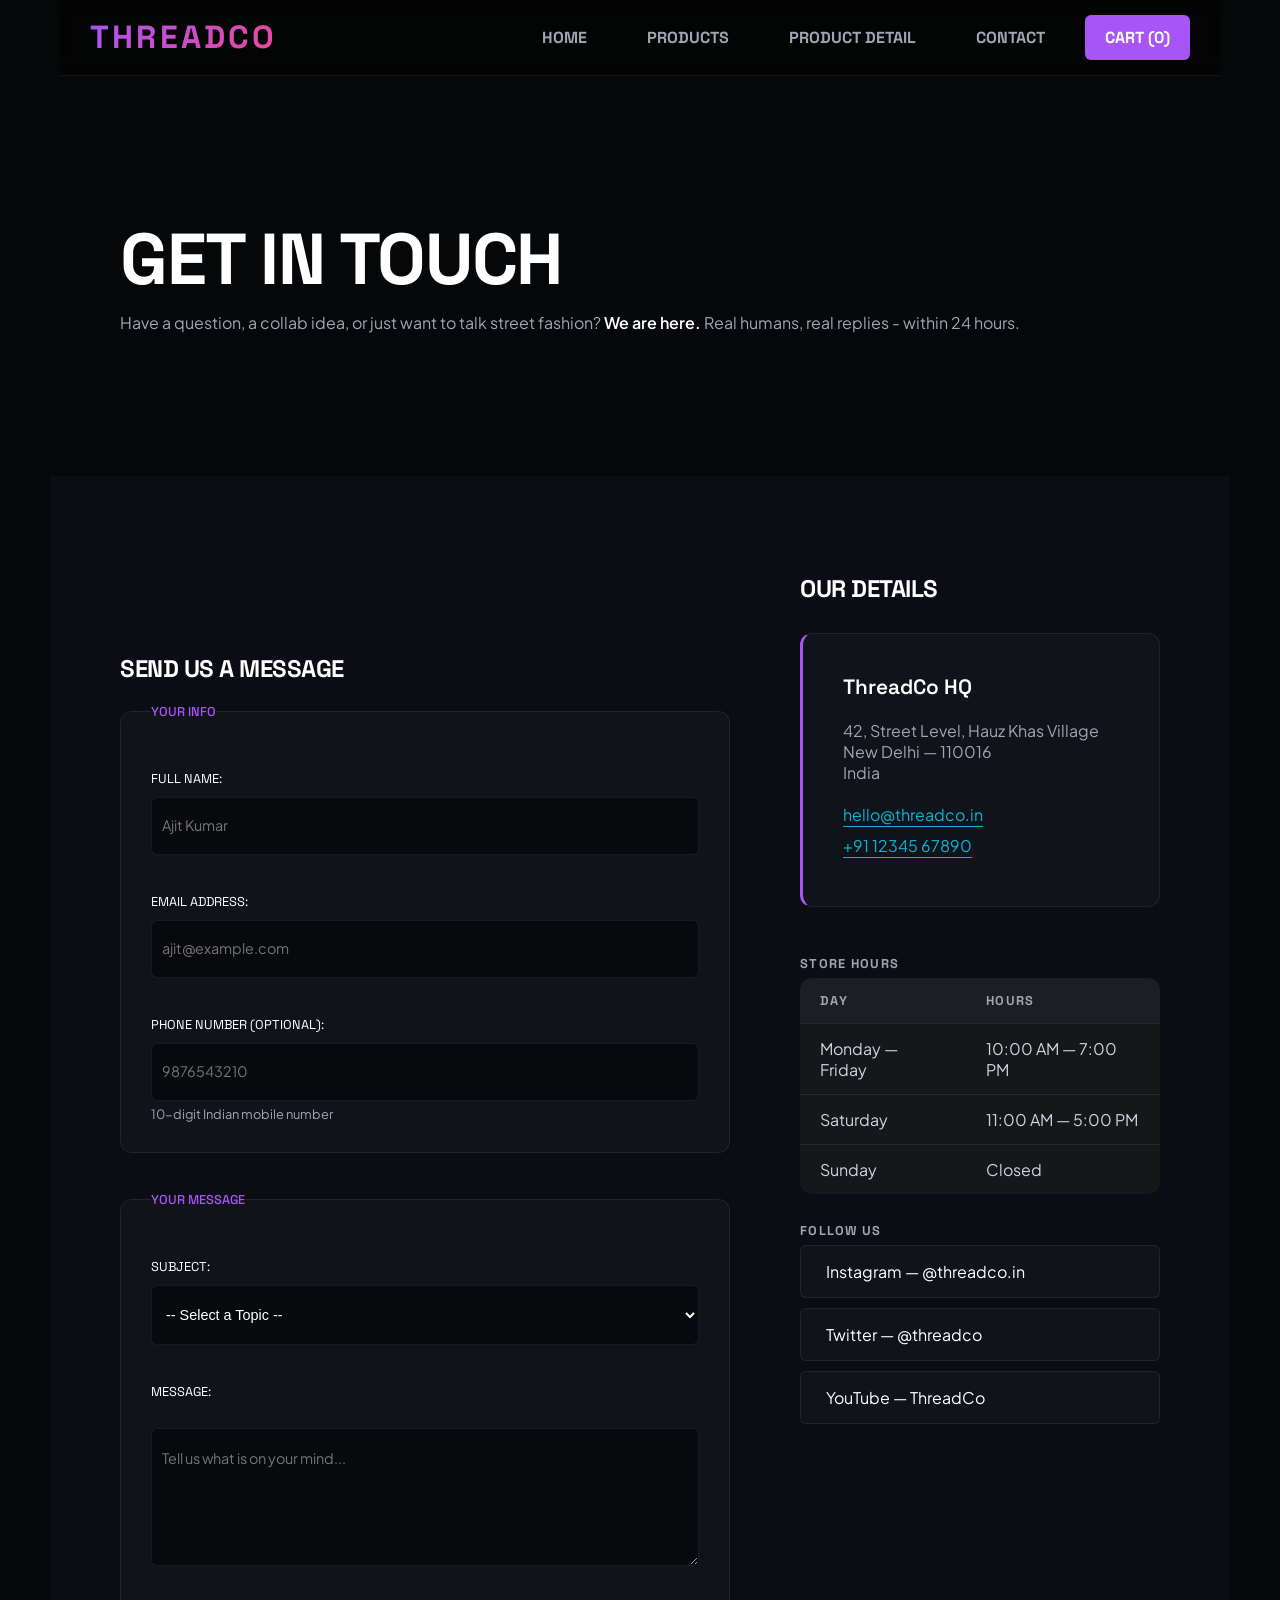
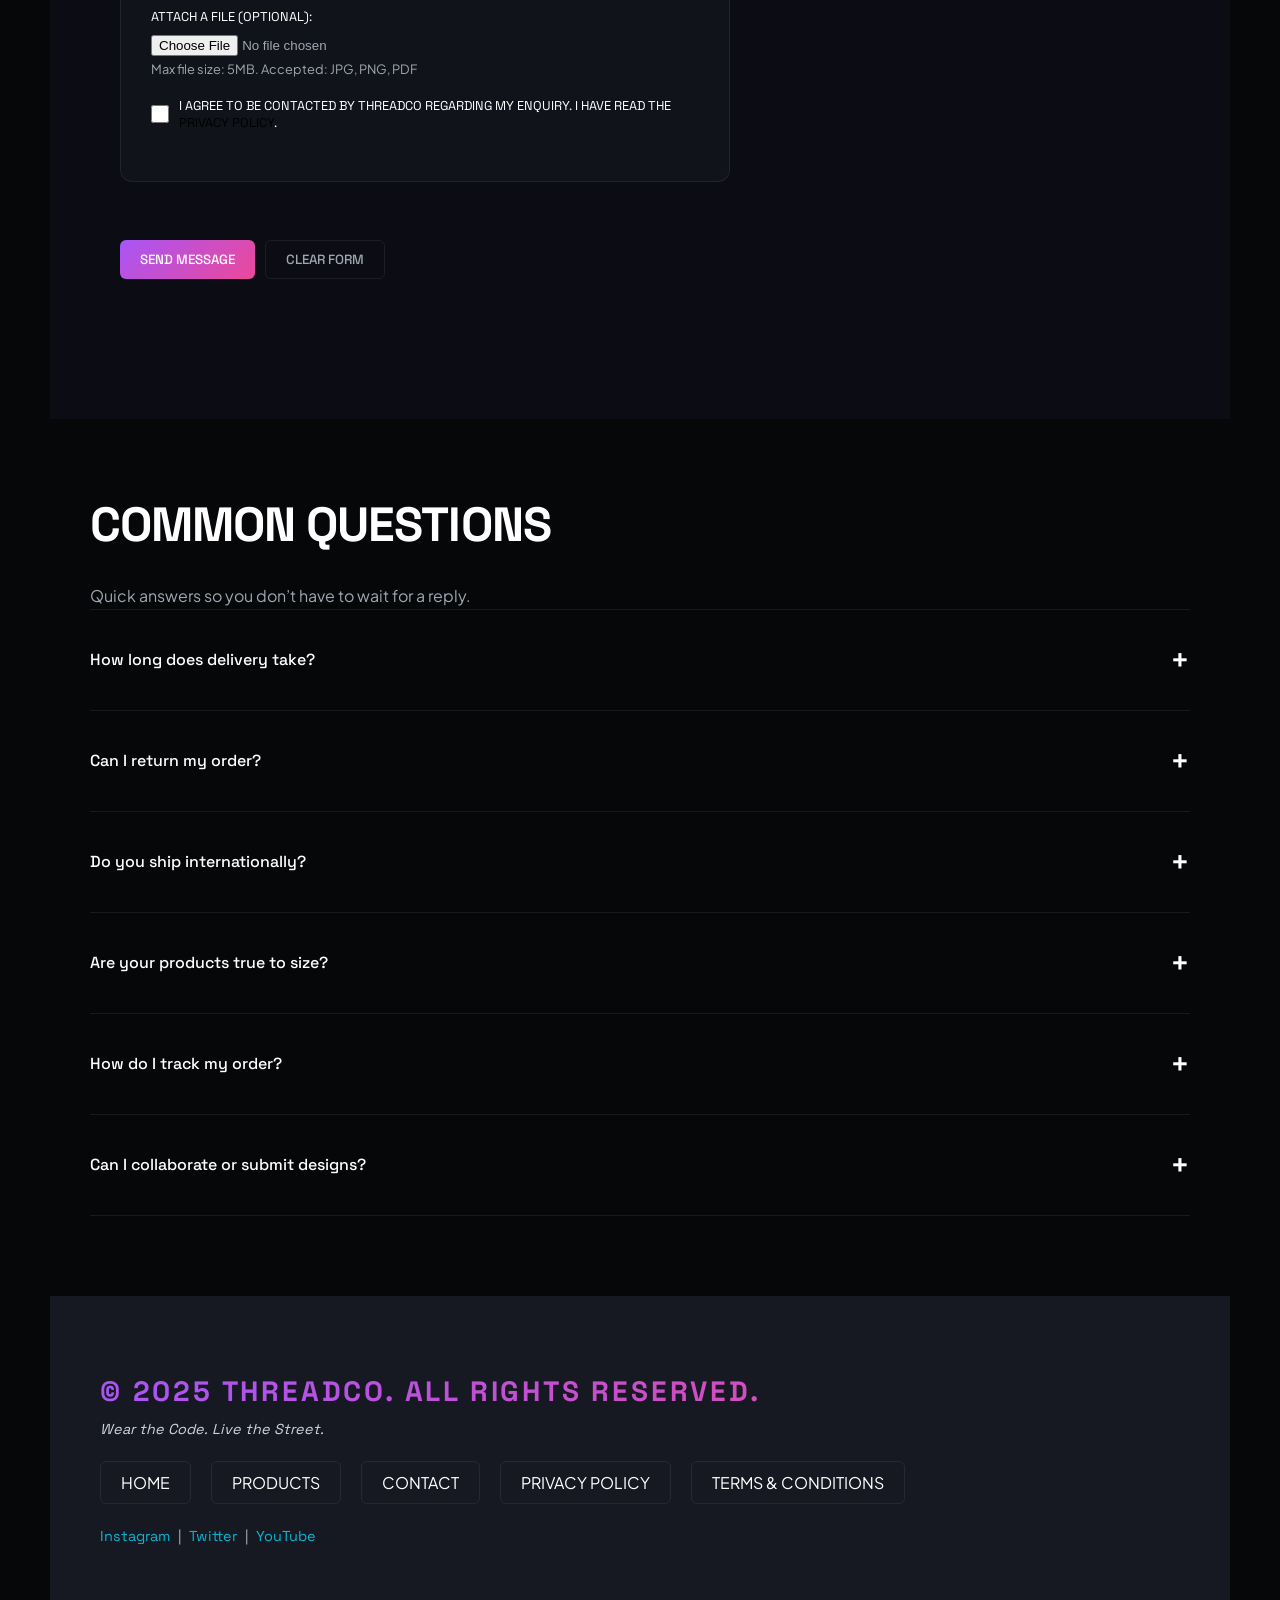
==== commit 7e009ee3: "YES_THREADCO" ====
--- a/contact.html
+++ b/contact.html
@@ -30,118 +30,120 @@
                 humans, real replies - within 24 hours.</p>
         </section>
 
-
-        <section class="send-us-message">
-            <h2>Send Us a Message</h2>
-
-            <form action="">
-
-                <fieldset>
-                    <legend>Your Info</legend>
-
-                    <label for="fullname">Full Name:</label>
-                    <input type="text" id="fullname" name="fullname" placeholder="Ajit Kumar" required minlength="2"
-                        maxlength="60">
+        <div class="details">
+            <section class="send-us-message">
+                <h2>Send Us a Message</h2>
+
+                <form action="">
+
+                    <fieldset>
+                        <legend>Your Info</legend>
+
+                        <label for="fullname">Full Name:</label>
+                        <input type="text" id="fullname" name="fullname" placeholder="Ajit Kumar" required minlength="2"
+                            maxlength="60">
+                        <br><br>
+
+                        <label for="email">Email Address:</label>
+                        <input type="email" id="email" name="email" placeholder="ajit@example.com" required>
+                        <br><br>
+
+                        <label for="phone">Phone Number (optional):</label>
+                        <input type="tel" id="phone" name="phone" placeholder="9876543210">
+                        <br>
+                        <small>10-digit Indian mobile number</small>
+                    </fieldset>
+
+                    <br>
+
+                    <fieldset>
+                        <legend>Your Message</legend>
+
+                        <label for="subject">Subject:</label>
+                        <select id="subject" name="subject" required>
+                            <option value="">-- Select a Topic --</option>
+                            <option value="order-issue">Order Issue</option>
+                            <option value="return-refund">Return / Refund</option>
+                            <option value="collaboration">Collaboration / Partnership</option>
+                            <option value="wholesale">Wholesale Enquiry</option>
+                            <option value="general">General Query</option>
+                        </select>
+                        <br><br>
+
+                        <label for="message">Message:</label>
+                        <br>
+                        <textarea id="message" name="message" rows="6" cols="50"
+                            placeholder="Tell us what is on your mind..." required minlength="20"></textarea>
+                        <br><br>
+
+                        <label for="attachment">Attach a File (optional):</label>
+                        <input type="file" id="attachment" name="attachment">
+                        <small>Max file size: 5MB. Accepted: JPG, PNG, PDF</small>
+
+                        <div class="consent">
+                            <input type="checkbox" id="consent" name="consent" required>
+                            <label for="consent">
+                                I agree to be contacted by ThreadCo regarding my enquiry.
+                                I have read the <a href="#">Privacy Policy</a>.
+                            </label>
+                        </div>
+                    </fieldset>
+
+                    <br>
+                    <div class="contact-btns">
+                        <button type="submit">Send Message</button>
+                        <button type="reset">Clear Form</button>
+                    </div>
+
+                </form>
+            </section>
+
+
+            <section class="our-details">
+                <h2>Our Details</h2>
+
+                <address>
+                    <strong>ThreadCo HQ</strong> <br>
+                    42, Street Level, Hauz Khas Village <br>
+                    New Delhi — 110016 <br>
+                    India
                     <br><br>
-
-                    <label for="email">Email Address:</label>
-                    <input type="email" id="email" name="email" placeholder="ajit@example.com" required>
-                    <br><br>
-
-                    <label for="phone">Phone Number (optional):</label>
-                    <input type="tel" id="phone" name="phone" placeholder="9876543210">
+                    <a href="mailto:hello@threadco.in">hello@threadco.in</a>
                     <br>
-                    <small>10-digit Indian mobile number</small>
-                </fieldset>
-
-                <br>
-
-                <fieldset>
-                    <legend>Your Message</legend>
-
-                    <label for="subject">Subject:</label>
-                    <select id="subject" name="subject" required>
-                        <option value="">-- Select a Topic --</option>
-                        <option value="order-issue">Order Issue</option>
-                        <option value="return-refund">Return / Refund</option>
-                        <option value="collaboration">Collaboration / Partnership</option>
-                        <option value="wholesale">Wholesale Enquiry</option>
-                        <option value="general">General Query</option>
-                    </select>
-                    <br><br>
-
-                    <label for="message">Message:</label>
-                    <br>
-                    <textarea id="message" name="message" rows="6" cols="50"
-                        placeholder="Tell us what is on your mind..." required minlength="20"></textarea>
-                    <br><br>
-
-                    <label for="attachment">Attach a File (optional):</label>
-                    <input type="file" id="attachment" name="attachment">
-                    <br>
-                    <small>Max file size: 5MB. Accepted: JPG, PNG, PDF</small>
-                    <br><br>
-
-                    <input type="checkbox" id="consent" name="consent" required>
-                    <label for="consent">
-                        I agree to be contacted by ThreadCo regarding my enquiry.
-                        I have read the <a href="#">Privacy Policy</a>.
-                    </label>
-                </fieldset>
-
-                <br>
-               <div class="contact-btns">
-                <button type="submit">Send Message</button>
-                <button type="reset">Clear Form</button>
+                    <a href="tel:+911234567890">+91 12345 67890</a>
+                </address>
+                <div>
+                <h3>Store Hours</h3>
+
+                <table>
+                    <tr>
+                        <th>Day</th>
+                        <th>Hours</th>
+                    </tr>
+                    <tr>
+                        <td>Monday — Friday</td>
+                        <td>10:00 AM — 7:00 PM</td>
+                    </tr>
+                    <tr>
+                        <td>Saturday</td>
+                        <td>11:00 AM — 5:00 PM</td>
+                    </tr>
+                    <tr>
+                        <td>Sunday</td>
+                        <td>Closed</td>
+                    </tr>
+                </table>
                 </div>
-
-            </form>
-        </section>
-
-
-        <section class="our-details">
-            <h2>Our Details</h2>
-
-            <address>
-                <strong>ThreadCo HQ</strong> <br>
-                42, Street Level, Hauz Khas Village <br>
-                New Delhi — 110016 <br>
-                India
-                <br><br>
-                <a href="mailto:hello@threadco.in">hello@threadco.in</a>
-                <br>
-                <a href="tel:+911234567890">+91 12345 67890</a>
-            </address>
-
-            <h3>Store Hours</h3>
-
-
-            <table>
-                <tr>
-                    <th>Day</th>
-                    <th>Hours</th>
-                </tr>
-                <tr>
-                    <td>Monday — Friday</td>
-                    <td>10:00 AM — 7:00 PM</td>
-                </tr>
-                <tr>
-                    <td>Saturday</td>
-                    <td>11:00 AM — 5:00 PM</td>
-                </tr>
-                <tr>
-                    <td>Sunday</td>
-                    <td>Closed</td>
-                </tr>
-            </table>
-
-            <h3>Follow Us</h3>
-            <ul>
-                <li><a href="https://instagram.com" target="_blank">Instagram &mdash; @threadco.in</a></li>
-                <li><a href="https://twitter.com" target="_blank">Twitter &mdash; @threadco</a></li>
-                <li><a href="https://youtube.com" target="_blank">YouTube &mdash; ThreadCo</a></li>
-            </ul>
-        </section>
+                <div>
+                <h3>Follow Us</h3>
+                <ul>
+                    <li><a href="https://instagram.com" target="_blank">Instagram &mdash; @threadco.in</a></li>
+                    <li><a href="https://twitter.com" target="_blank">Twitter &mdash; @threadco</a></li>
+                    <li><a href="https://youtube.com" target="_blank">YouTube &mdash; ThreadCo</a></li>
+                </ul>
+                </div>
+            </section>
+        </div>
 
 
         <section class="common-questions">
--- a/style.css
+++ b/style.css
@@ -1011,6 +1011,7 @@
 
 #product-details dl div {
     display: flex;
+    flex-direction: row;
     border-top: 1px solid var(--color-border);
     width: 100%;
     max-width: 800px;
@@ -1283,12 +1284,12 @@
     color: var(--color-text-muted);
 }
 
+
+.our-details {
+    position: sticky;
+    top: 100px;
+}
 /*  */
-/* .our-details { */
-    /* position: sticky; */
-    /* top: 100px; */
-/* } */
-
 
 .our-details address {
     background-color: var(--color-surface);
@@ -1366,6 +1367,10 @@
     padding: 15px 25px;
     font-family: var(--font-body);
     background-color: var(--color-surface);
+    
+}
+.our-details div:last-of-type ul li a{
+  color: white;
 }
 
 
